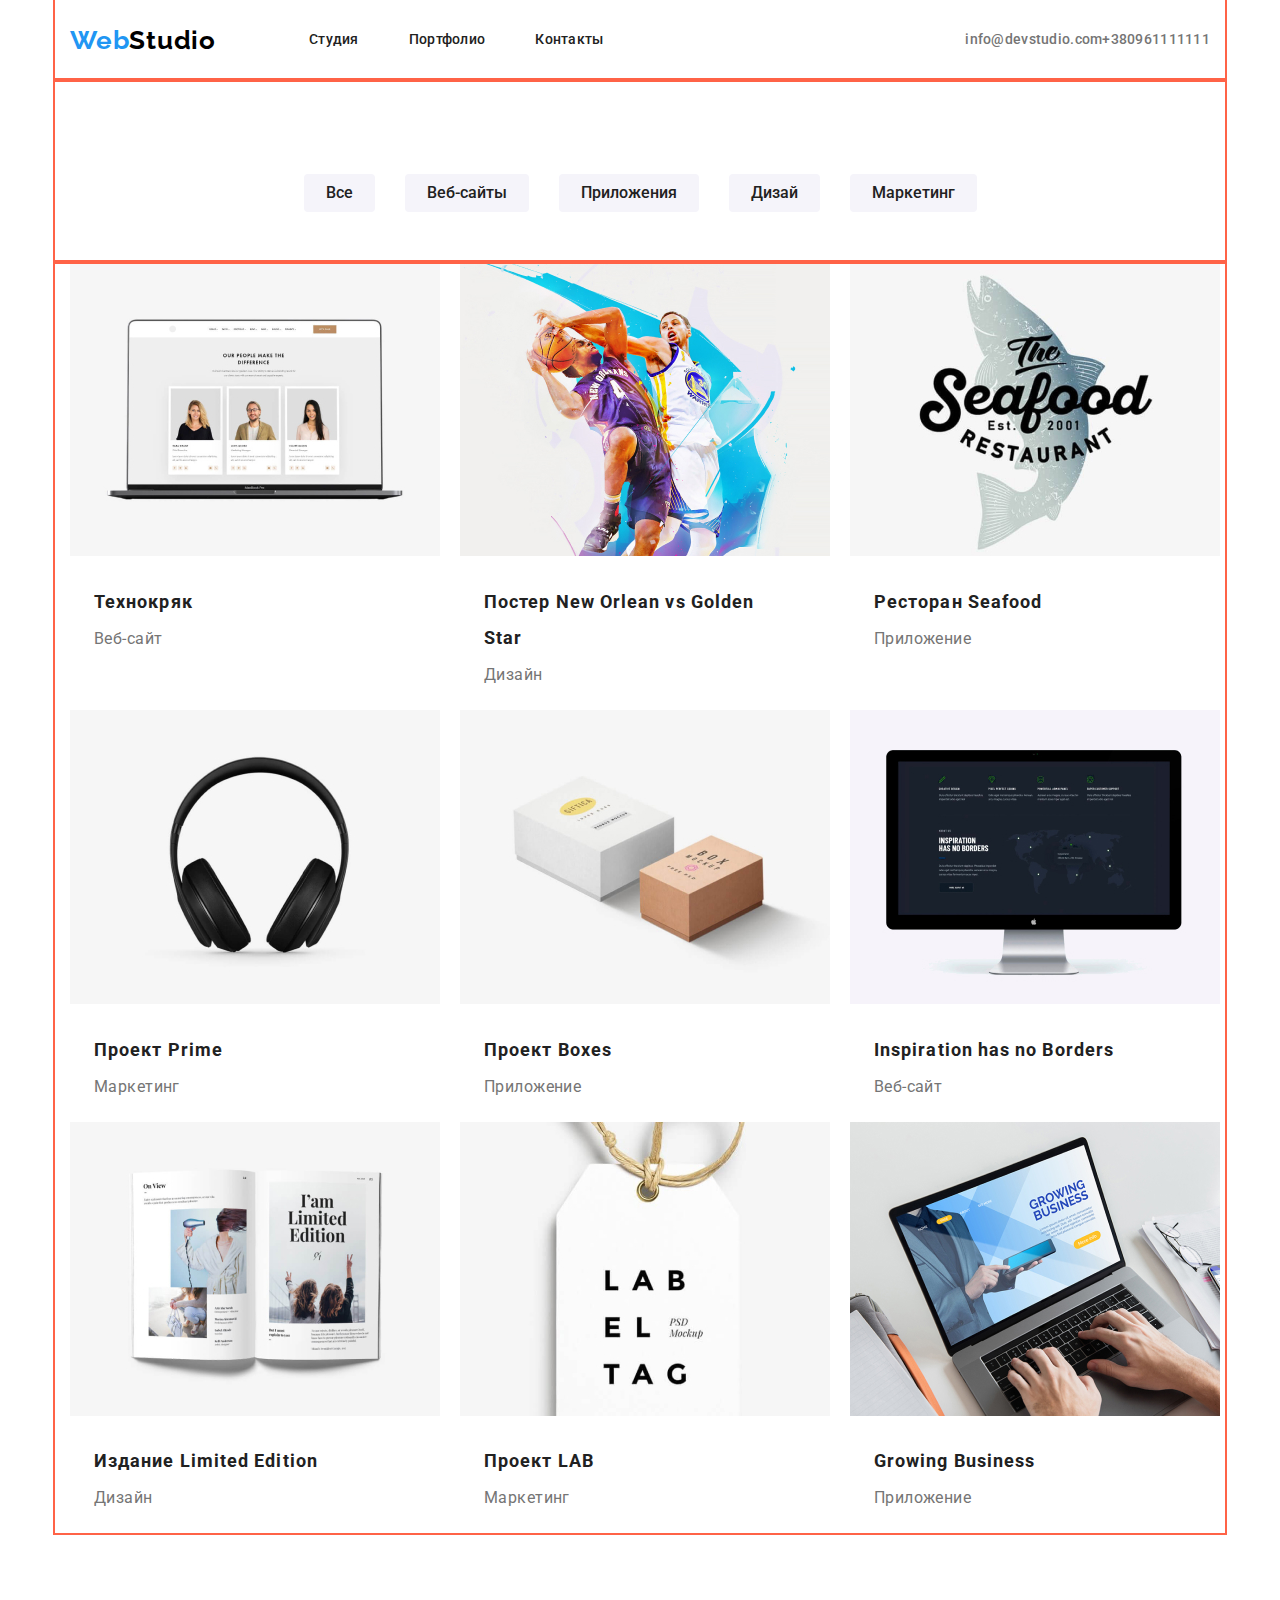
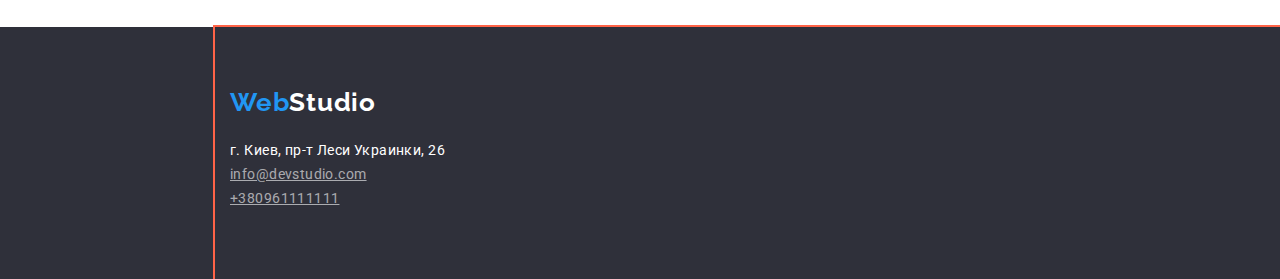
==== portfolio.html @ 5c16b037 "старт" ====
<!DOCTYPE html>
<html lang="en">
  <head>
    <meta charset="UTF-8" />
    <meta name="viewport" content="width=device-width, initial-scale=1.0" />
    <title>Document</title>
    <link
      href="https://fonts.googleapis.com/css2?family=Raleway:wght@700&family=Roboto:wght@400;500;700;900&display=swap"
      rel="stylesheet"
    />

    <link
      rel="stylesheet"
      href="https://cdnjs.cloudflare.com/ajax/libs/modern-normalize/0.6.0/modern-normalize.min.css"
    />

    <link rel="stylesheet" href="./css/styles.css" />
  </head>

  <body class="page">
    <header class="page-header">
      <div class="container flexbox">
        <nav class="navigation">
          <a href="./index.html" class="logo current"
            ><span class="logoacc">Web</span>Studio</a
          >
          <ul class="site-nav list">
            <li class="menu-item">
              <a href="./index.html" class="link">Студия</a>
            </li>
            <li class="menu-item">
              <a href="./portfolio.html" class="link">Портфолио</a>
            </li>
            <li class="menu-item"><a href="" class="link">Контакты</a></li>
          </ul>
        </nav>
        <a href="mailto:info@devstudio.com" class="info">info@devstudio.com</a>
        <a href="tel:+380961111111" class="tel">+380961111111</a>
      </div>
    </header>

    <main>
      <article>
        <div class="container">
          <div class="container-button flexbox">
            <button type="button" class="button">Все</button>
            <button type="button" class="button">Веб-сайты</button>
            <button type="button" class="button">Приложения</button>
            <button type="button" class="button">Дизай</button>
            <button type="button" class="button">Маркетинг</button>
          </div>
        </div>

        <section class="margin-botton">
          <div class="container">
            <ul class="section wrap list">
              <li class="item-portfolio">
                <img
                  src="./images/p1img.jpg"
                  width="370"
                  height="294"
                  alt="вид веб-сайта"
                />
                <div class="text">
                  <h3 class="section-titles">Технокряк</h3>
                  <p class="job">Веб-сайт</p>
                </div>
              </li>

              <li class="item-portfolio">
                <img
                  src="./images/p2img.jpg"
                  width="370"
                  height="294"
                  alt="баскетболисты"
                />
                <div class="text">
                  <h3 class="section-titles">
                    Постер New Orlean vs Golden Star
                  </h3>
                  <p class="job">Дизайн</p>
                </div>
              </li>

              <li class="item-portfolio">
                <img
                  src="./images/p3img.jpg"
                  width="370"
                  height="294"
                  alt="ресторан-рыба"
                />
                <div class="text">
                  <h3 class="section-titles">Ресторан Seafood</h3>
                  <p class="job">Приложение</p>
                </div>
              </li>

              <li class="item-portfolio">
                <img
                  src="./images/p4img.jpg"
                  width="370"
                  height="294"
                  alt="наушники"
                />
                <div class="text">
                  <h3 class="section-titles">Проект Prime</h3>
                  <p class="job">Маркетинг</p>
                </div>
              </li>

              <li class="item-portfolio">
                <img
                  src="./images/p5img.jpg"
                  width="370"
                  height="294"
                  alt="коробки"
                />
                <div class="text">
                  <h3 class="section-titles">Проект Boxes</h3>
                  <p class="job">Приложение</p>
                </div>
              </li>

              <li class="item-portfolio">
                <img
                  src="./images/p6img.jpg"
                  width="370"
                  height="294"
                  alt="компьютер"
                />
                <div class="text">
                  <h3 class="section-titles">Inspiration has no Borders</h3>
                  <p class="job">Веб-сайт</p>
                </div>
              </li>

              <li class="item-portfolio">
                <img
                  src="./images/p7img.jpg"
                  width="370"
                  height="294"
                  alt="книга"
                />
                <div class="text">
                  <h3 class="section-titles">Издание Limited Edition</h3>
                  <p class="job">Дизайн</p>
                </div>
              </li>

              <li class="item-portfolio">
                <img
                  src="./images/p8img.jpg"
                  width="370"
                  height="294"
                  alt="бирка"
                />
                <div class="text">
                  <h3 class="section-titles">Проект LAB</h3>
                  <p class="job">Маркетинг</p>
                </div>
              </li>

              <li class="item-portfolio">
                <img
                  src="./images/p9img.jpg"
                  width="370"
                  height="294"
                  alt="ноутбук"
                />
                <div class="text">
                  <h3 class="section-titles">Growing Business</h3>
                  <p class="job">Приложение</p>
                </div>
              </li>
            </ul>
          </div>
        </section>
      </article>
    </main>

    <footer class="fon">
      <div class="container flexbox">
        <div class="footer">
          <div class="margin">
            <a href="./index.html" class="logo current"
              ><span class="logoacc">Web</span
              ><span class="logodark">Studio</span></a
            >
          </div>

          <div class="margin-nav">
            <span class="addres link">г. Киев, пр-т Леси Украинки, 26</span>

            <a href="mailto:info@devstudio.com" class="info-footer"
              >info@devstudio.com</a
            >
            <a href="tel:+380961111111" class="info-footer">+380961111111</a>
          </div>
        </div>
      </div>
    </footer>
  </body>
</html>
---- css/styles.css ----
/* цвет основного текста 
color: */

/* цвет студия color:; */
/* цвет акцента color: #2196F3; */
/* цвет портфолио color: ; */
/* эффективные решения color: #FFFFFF; */
/* внимание к деталям color: #212121; */
/* чем мы занимаемся color: #212121 */
/* подписи к фото продукт дес...color: #757575; */
/* футер инфо и тел color: rgba(255, 255, 255, 0.6); */
/* хедер тел color: #757575; */
/* вторичный цвет фона F5F4FA */
/* бекграунд background: #E5E5E5 */
/* бекграунт черный 2F303A */
/* фон наша команда и кнопок F5F4FA */

html {
  box-sizing: border-box;
}

*,
*::after,
*::before {
  box-sizing: inherit;
}

:root {
  --primary-text-color: #757575;
  --title-text-color: #000000;
  --accent-color: #2196f3;
  --wite-color: #ffffff;
  --dark-color: #212121;
  --transparent: rgba(255, 255, 255, 0.6);
  --fon-button: F5F4FA;
}

.page {
  background-color: var(--wite-color);
  color: var(--primary-text-color);

  font-family: Roboto, sans-serif;
  font-size: 14px;
  line-height: 1.71;
  letter-spacing: 0.03em;
}

.list {
  padding: 0;
  margin: 0;
  list-style: none;
}

.link {
  text-decoration: none;
}

.flexbox {
  display: flex;
}

.page-header .flexbox {
  align-items: center;
}

.mhh.link {
  display: flex;
  justify-content: flex-end;
  margin-left: auto;
}

.logo.current {
  color: var(--title-text-color);

  font-family: Raleway, sans-serif;
  letter-spacing: 0.03em;
  font-weight: bold;
  font-size: 26px;
  line-height: 1.19;
  text-decoration: none;
}

.margin {
  margin-bottom: 20px;
}

.margin-botton {
  padding-bottom: 94px;
}

.logo.current .logoacc {
  color: var(--accent-color);
  font-family: Raleway, sans-serif;
  letter-spacing: 0.03em;
  font-weight: bold;
  font-size: 26px;
  line-height: 1.19;
}

.fon .logodark {
  color: var(--wite-color);
}

.site-nav {
  display: flex;
  margin-left: 93px;
}

.site-nav .margin-header + .margin-header {
  margin-left: 50px;
}

.site-nav .link {
  color: var(--dark-color);

  font-weight: 500;
  font-size: 14px;
  line-height: 1.14;
  letter-spacing: 0.02em;

  display: block;
  padding-top: 32px;
  padding-bottom: 32px;
}


.site-nav .link:hover,
.site-nav .link:focus  {
  color: var(--accent-color);
}

.info {
  color: var(--primary-text-color);

  font-weight: 500;
  font-size: 14px;
  line-height: 1.14;
  letter-spacing: 0.02em;
  text-decoration: none;
}
.info:hover {
  color: var(--accent-color);
}
.info-footer {
  font-family: Roboto;
  font-style: normal;
  font-weight: normal;
  font-size: 14px;
  line-height: 1.71;
  color: rgba(255, 255, 255, 0.6);

  margin-bottom: 9px;
}

.tel {
  color: var(--primary-text-color);

  font-weight: 500;
  font-size: 14px;
  line-height: 1.14;
  letter-spacing: 0.02em;
  text-decoration: none;
}
.tel:hover {
  color: var(--accent-color);
}

/* второй */

.sec {
  padding-top: 94px;
  padding-bottom: 94px;
}

.secc{
   padding-bottom: 94px;
}

.flex {
  display: flex;
}

.site.mh + .mh {
  margin-left: 50px;
}

/* герой */
/* 1111111111111111111111111 */
/* .container-one {
  width: 1170px;
  padding-right: 15px;
  padding-left: 15px;
  margin-right: auto;
  margin-left: auto;
} */
}

 .hero.container-hero {
   /* margin-top: 200px;
  margin-bottom: 200px;
  margin-right: 452px;
  margin-left: 452px;  */
  
  margin-right: auto;
  margin-left: auto;

    width: 1600px;
  }
 
 


.hero {
  background: #2f303a;
  display: block;
  text-align: center;
   margin-right: auto;
  margin-left: auto;

    width: 1600px;
}

.hero-title {
  color: var(--wite-color);
  padding-top: 200px;
  padding-bottom: 30px;
  margin: 0;

  font-weight: 900;
  font-size: 44px;
  line-height: 1.36;

  text-align: center;
  letter-spacing: 0.06em;
  text-transform: uppercase;
  
  /* padding: 200px 452px 280px; */
}

/* четыре в ряд */

.container {
  width: 1170px;
  padding: 0 15px;
  margin-right: auto;
  margin-left: auto;
  outline: 2px solid tomato;
}

.section {
  display: flex;
}

.zzz {
  width: calc((100% - 30px * 3) / 4);
}

.zzz:not(:last-child) {
  margin-right: 30px;
}

.paragraf{
    width: 270px}
/* шапка */

.site-nav {
  display: flex;
}

.menu-item:not(:last-child) {
  margin-right: 50px;
}

.navigation {
  display: flex;
  align-items: center;
  margin-right: auto;
}

.page-header .flexbox {
  align-items: center;
  justify-content: flex-end;
}


 
}

.page-header .info {
  margin-right: 40px;
}

/* чем мы занимаемся */

.rob:not(:last-child) {
  margin-right: 30px;
}

/* наша команда */

.four {
  width: calc((100% - 30px * 3) / 4);
}

.section-one.f.sec {
  background-color: #f5f4fa;
}

.four:not(:last-child) {
  margin-right: 30px;
}

/* футер */

.fon {
  background: #2f303a;
   margin-right: auto;
  margin-left: auto;

    width: 1600px;
}

.footer {
  height: 252px;
  padding-top: 60px;
  padding-bottom: 60px;
  width: 231px;
}

.section .section-subtitle {
  color: var(--dark-color);
  font-weight: 700;
  font-size: 14px;
  line-height: 1.14;
  letter-spacing: 0.03em;
  text-transform: uppercase;
  margin-bottom: 26px;
  margin-top: 0;
}

.section .section-sub {
  color: var(--dark-color);
  font-weight: 700;
  font-size: 14px;
  line-height: 1.14;
  letter-spacing: 0.03em;
  text-transform: uppercase;
  margin-bottom: 10px;
  margin-top: 0;
}

.section-title {
  color: var(--dark-color);
  font-weight: 700;
  font-size: 36px;
  line-height: 1.16;
  margin-bottom: 50px;
  margin-top: 0;
  text-align: center;
}

.section-name {
  font-weight: 500;
  font-size: 16px;
  line-height: 1.19;
  font-style: normal;

  text-align: center;
  letter-spacing: 0.03em;
  margin-bottom: 10px;
  margin-top: 0;

  color: var(--dark-color);
}

.section .section-titles {
  font-weight: 700;
  font-size: 18px;
  line-height: 2;
  letter-spacing: 0.06em;
  color: var(--dark-color);
  margin-bottom: 4px;
  margin-top: 0;
}

.section .section-en {
  font-size: 16px;
  line-height: 1.18;

  text-align: center;
  margin-bottom: 0px;
  margin-top: 0;
}

.hero-button {
  color: var(--wite-color);
  background-color: var(--accent-color);

  font-family: Roboto;
  font-style: normal;
  font-weight: bold;
  font-size: 16px;
  line-height: 1.8;
  /* display: flex; */
  align-items: center;
  text-align: center;
  letter-spacing: 0.06em;

  padding: 10px 32px;

  margin-bottom: 200px;

  /* width: 200px;
  height: 50px; */

  box-shadow: 0px 4px 4px rgba(0, 0, 0, 0.15);
  border-radius: 4px;
}

.container-button .button {
  font-weight: 500;
  font-size: 16px;
  line-height: 1.62;
  padding: 6px 22px;
  background: #f5f4fa;

  border-radius: 4px;
  border:  none;
}

.container-button .button:not(:last-child) {
  margin-right: 30px;
}

.addres {
  color: var(--wite-color);
  margin-bottom: 9px;
  margin-top: 0;
}
.margin-nav .info-footer {
  color: var(--transparent);
  margin-bottom: 9px;
}

 .button {
  color: var(--dark-color);
  background-color: var(--fon-button);
 }


.button:hover,
.button:focus {
  color: var(--wite-color);
  background-color: var(--accent-color);


}


.section .job {
  font-size: 16px;
  line-height: 1.87;
  margin-bottom: 0px;
  margin-top: 0;
}

/* портфолио */
.item-portfolio {
  width: calc((100% - 60px) / 3);
  margin-right: 30px;
}

.item-portfolio:nth-child(3n) {
  margin-right: 0;
}

.section.wrap {
  display: flex;
  flex-wrap: wrap;
}

.container-button {
  justify-content: center;

  padding-bottom: 50px;
  padding-top: 94px;
}

.text {
  padding-right: 24px;
  padding-bottom: 20px;
  padding-top: 20px;
  padding-left: 24px;
}

 .img {
  display: block;
  max-width: 100%;
  height: auto;
}
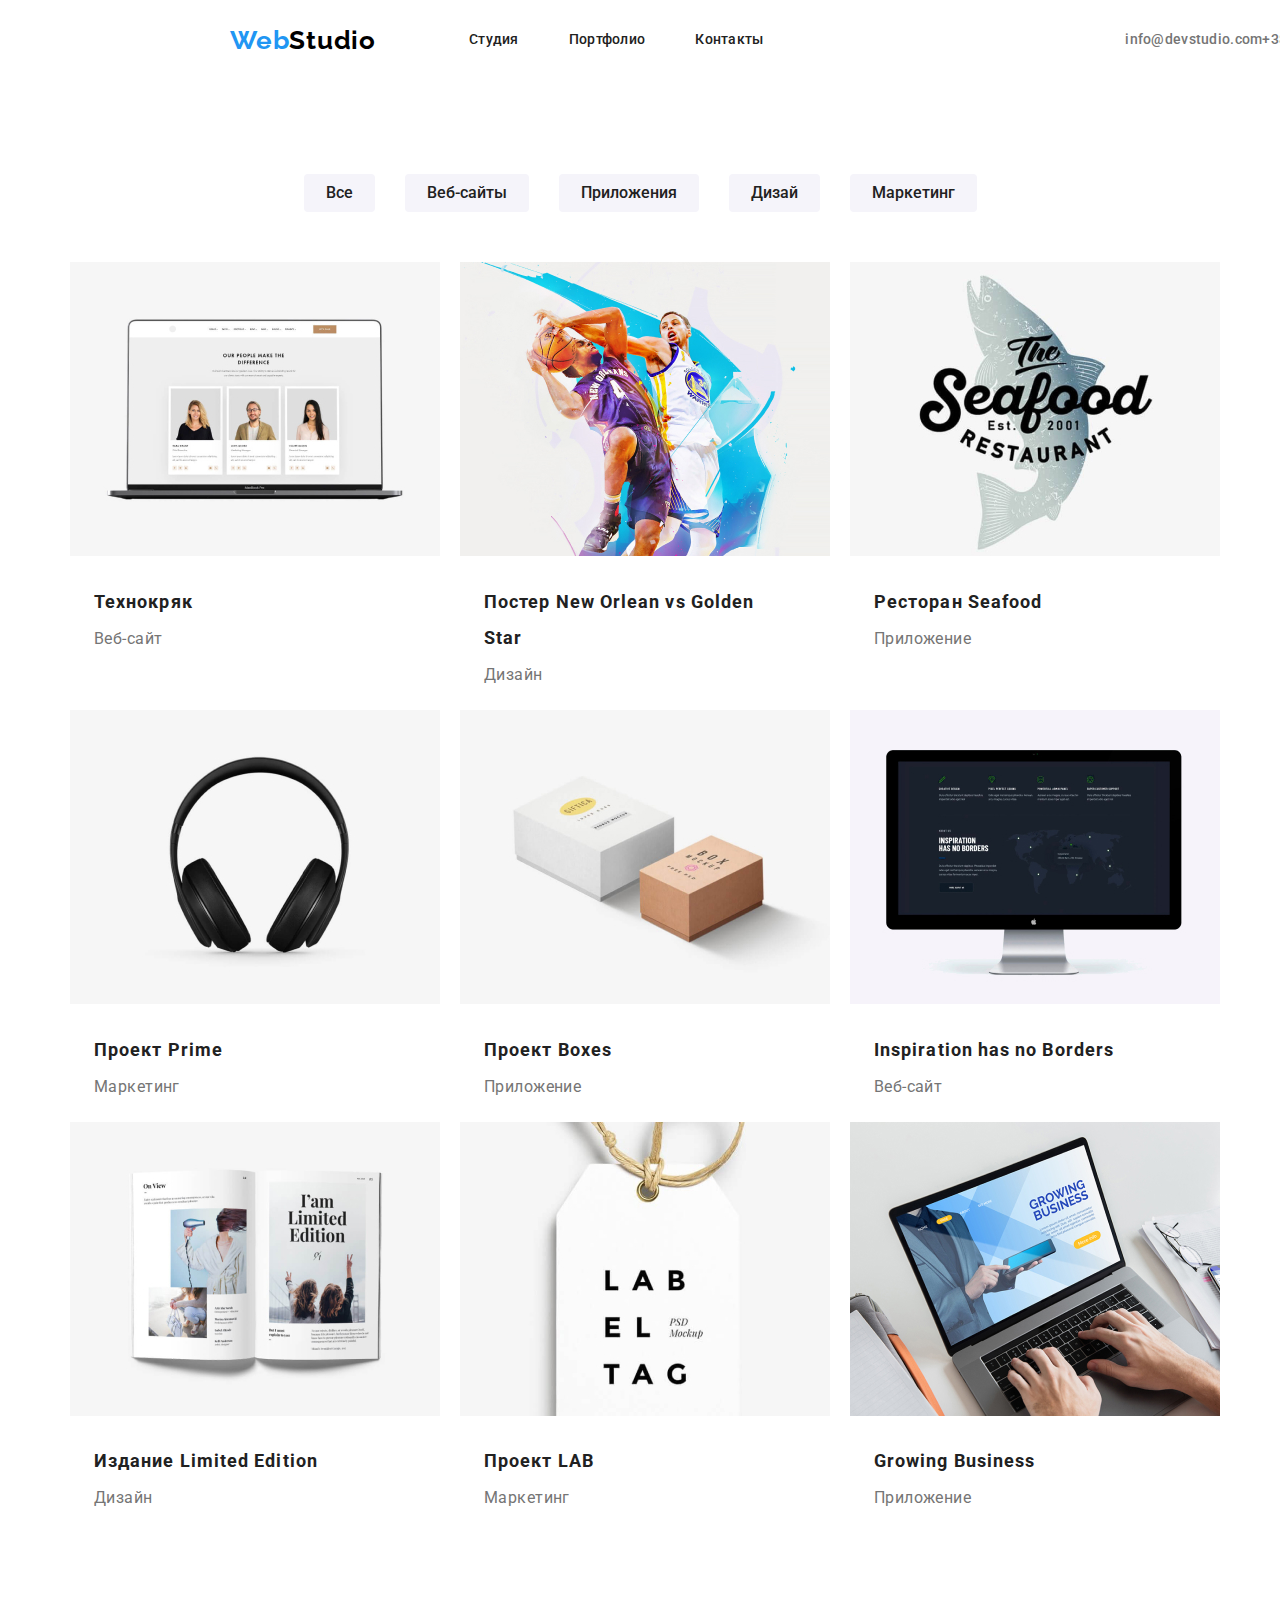
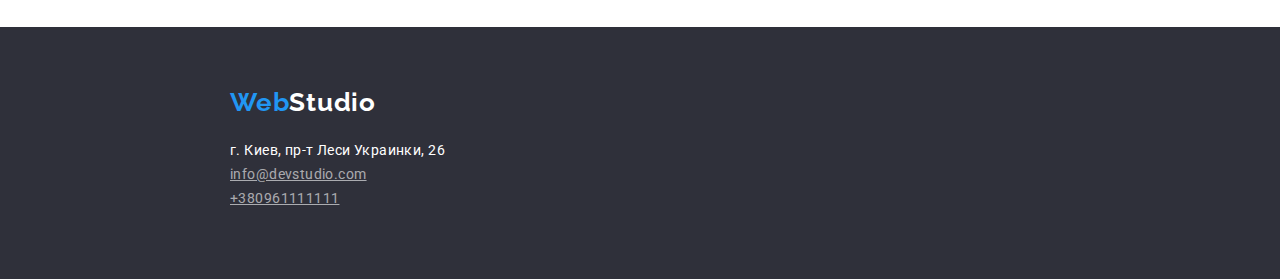
==== commit e7d68e94: "межи" ====
--- a/portfolio.html
+++ b/portfolio.html
@@ -41,13 +41,15 @@
 
     <main>
       <article>
-        <div class="container">
-          <div class="container-button flexbox">
-            <button type="button" class="button">Все</button>
-            <button type="button" class="button">Веб-сайты</button>
-            <button type="button" class="button">Приложения</button>
-            <button type="button" class="button">Дизай</button>
-            <button type="button" class="button">Маркетинг</button>
+        <div class="div">
+          <div class="container">
+            <div class="container-button flexbox">
+              <button type="button" class="button">Все</button>
+              <button type="button" class="button">Веб-сайты</button>
+              <button type="button" class="button">Приложения</button>
+              <button type="button" class="button">Дизай</button>
+              <button type="button" class="button">Маркетинг</button>
+            </div>
           </div>
         </div>
 
--- a/css/styles.css
+++ b/css/styles.css
@@ -63,6 +63,14 @@
   align-items: center;
 }
 
+.page-header{
+  margin-right: auto;
+  margin-left: auto;
+
+    width: 1600px;
+
+}
+
 .mhh.link {
   display: flex;
   justify-content: flex-end;
@@ -86,6 +94,11 @@
 
 .margin-botton {
   padding-bottom: 94px;
+ 
+  max-width: 1600px;
+  margin-right: auto;
+  margin-left: auto;
+
 }
 
 .logo.current .logoacc {
@@ -170,6 +183,11 @@
 .sec {
   padding-top: 94px;
   padding-bottom: 94px;
+  max-width: 1600px;
+  margin-right: auto;
+  margin-left: auto;
+
+
 }
 
 .secc{
@@ -244,7 +262,7 @@
   padding: 0 15px;
   margin-right: auto;
   margin-left: auto;
-  outline: 2px solid tomato;
+  
 }
 
 .section {
@@ -280,6 +298,7 @@
 .page-header .flexbox {
   align-items: center;
   justify-content: flex-end;
+  
 }
 
 
@@ -426,6 +445,8 @@
 
   border-radius: 4px;
   border:  none;
+  
+
 }
 
 .container-button .button:not(:last-child) {
@@ -485,6 +506,13 @@
   padding-bottom: 50px;
   padding-top: 94px;
 }
+
+.div{
+    max-width: 1600px;
+  margin-right: auto;
+  margin-left: auto;
+
+} 
 
 .text {
   padding-right: 24px;
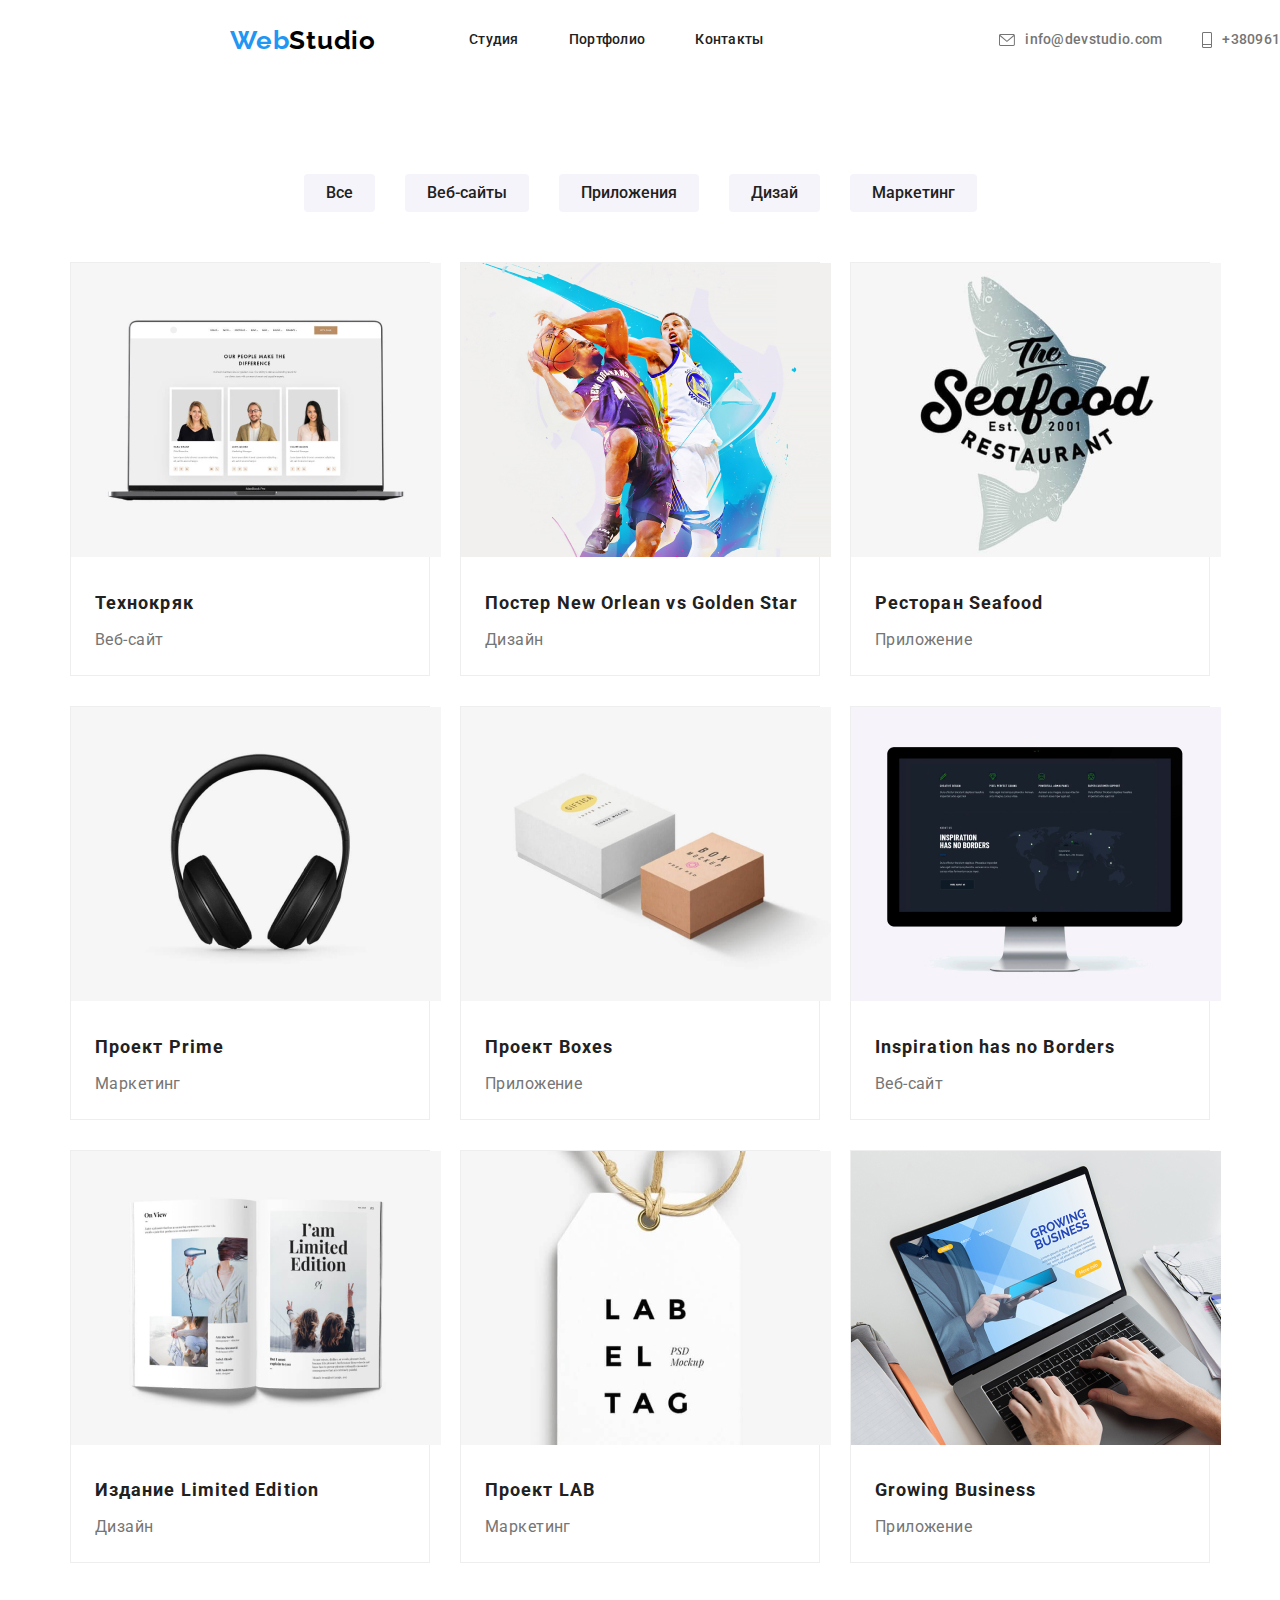
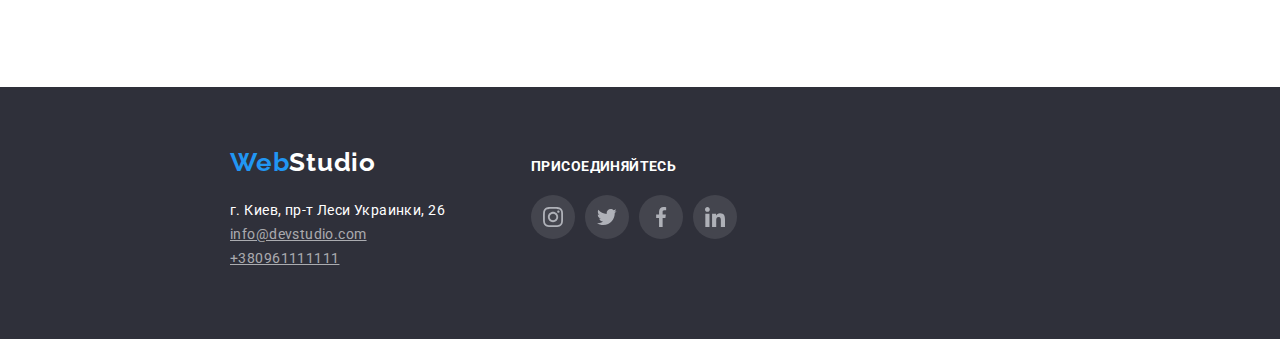
==== commit 51699475: "Финиш" ====
--- a/portfolio.html
+++ b/portfolio.html
@@ -34,8 +34,26 @@
             <li class="menu-item"><a href="" class="link">Контакты</a></li>
           </ul>
         </nav>
-        <a href="mailto:info@devstudio.com" class="info">info@devstudio.com</a>
-        <a href="tel:+380961111111" class="tel">+380961111111</a>
+
+        <div class="proba">
+          <a href="mailto:info@devstudio.com" class="info">
+            <svg class="button-info">
+              <use
+                width="16"
+                height="12"
+                href="./images/sprite.svg#envelope"
+              ></use>
+            </svg>
+            info@devstudio.com
+          </a>
+
+          <a href="tel:+380961111111" class="tel info">
+            <svg class="button-info-tel">
+              <use href="./images/sprite.svg#icon-tel-1"></use>
+            </svg>
+            +380961111111
+          </a>
+        </div>
       </div>
     </header>
 
@@ -199,6 +217,47 @@
             <a href="tel:+380961111111" class="info-footer">+380961111111</a>
           </div>
         </div>
+
+        <div class="footer-icon">
+          <h3 class="tekst-footer">ПРИСОЕДИНЯЙТЕСЬ</h3>
+          <ul class="list icon-footer">
+            <li class="li-button">
+              <a class="href-button white" href="">
+                <svg class="svg-button">
+                  width="20" height="20"
+                  <use href="./images/sprite.svg#icon-instagram-1"></use>
+                </svg>
+              </a>
+            </li>
+
+            <li class="li-button">
+              <a class="href-button white" href="">
+                <svg class="svg-button">
+                  width="20" height="20"
+                  <use href="./images/sprite.svg#icon-beard-1"></use>
+                </svg>
+              </a>
+            </li>
+
+            <li class="li-button">
+              <a class="href-button white" href="">
+                <svg class="svg-button">
+                  width="20" height="20"
+                  <use href="./images/sprite.svg#icon-facebook-1"></use>
+                </svg>
+              </a>
+            </li>
+
+            <li class="li-button">
+              <a class="href-button white" href="">
+                <svg class="svg-button">
+                  width="20" height="20"
+                  <use href="./images/sprite.svg#icon-linkedin-1"></use>
+                </svg>
+              </a>
+            </li>
+          </ul>
+        </div>
       </div>
     </footer>
   </body>
--- a/css/styles.css
+++ b/css/styles.css
@@ -63,12 +63,11 @@
   align-items: center;
 }
 
-.page-header{
-  margin-right: auto;
-  margin-left: auto;
-
-    width: 1600px;
-
+.page-header {
+  margin-right: auto;
+  margin-left: auto;
+
+  width: 1600px;
 }
 
 .mhh.link {
@@ -94,11 +93,10 @@
 
 .margin-botton {
   padding-bottom: 94px;
- 
+
   max-width: 1600px;
   margin-right: auto;
   margin-left: auto;
-
 }
 
 .logo.current .logoacc {
@@ -136,9 +134,8 @@
   padding-bottom: 32px;
 }
 
-
 .site-nav .link:hover,
-.site-nav .link:focus  {
+.site-nav .link:focus {
   color: var(--accent-color);
 }
 
@@ -150,7 +147,10 @@
   line-height: 1.14;
   letter-spacing: 0.02em;
   text-decoration: none;
-}
+  display: flex;
+  align-items: center;
+}
+
 .info:hover {
   color: var(--accent-color);
 }
@@ -165,6 +165,30 @@
   margin-bottom: 9px;
 }
 
+.proba {
+  display: flex;
+  align-items: center;
+  /* align-content: space-between; */
+}
+
+.button-info {
+  display: flex;
+  align-items: center;
+  width: 16px;
+  height: 12px;
+  fill: currentColor;
+  margin-right: 10px;
+}
+
+.button-info-tel {
+  display: flex;
+  align-items: center;
+  width: 10px;
+  height: 16px;
+  fill: currentColor;
+  margin-right: 10px;
+}
+
 .tel {
   color: var(--primary-text-color);
 
@@ -186,12 +210,10 @@
   max-width: 1600px;
   margin-right: auto;
   margin-left: auto;
-
-
-}
-
-.secc{
-   padding-bottom: 94px;
+}
+
+.secc {
+  padding-bottom: 94px;
 }
 
 .flex {
@@ -211,31 +233,35 @@
   margin-right: auto;
   margin-left: auto;
 } */
-}
-
- .hero.container-hero {
-   /* margin-top: 200px;
-  margin-bottom: 200px;
-  margin-right: 452px;
-  margin-left: 452px;  */
-  
-  margin-right: auto;
-  margin-left: auto;
-
-    width: 1600px;
-  }
- 
- 
-
+
+.hero.container-hero {
+  max-width: 1600px;
+  min-height: 600px;
+  margin-right: auto;
+  margin-left: auto;
+}
 
 .hero {
-  background: #2f303a;
   display: block;
   text-align: center;
-   margin-right: auto;
-  margin-left: auto;
-
-    width: 1600px;
+  margin-right: auto;
+  margin-left: auto;
+
+  max-width: 1600px;
+  max-height: 600px;
+
+  background-size: cover;
+  background-repeat: no-repeat;
+  background-position: center;
+
+  background: #2f303a;
+
+  background-image: linear-gradient(
+      to right,
+      rgba(47, 48, 58, 0.4),
+      rgba(47, 48, 58, 0.4)
+    ),
+    url(../images/herogo.jpg);
 }
 
 .hero-title {
@@ -251,7 +277,7 @@
   text-align: center;
   letter-spacing: 0.06em;
   text-transform: uppercase;
-  
+
   /* padding: 200px 452px 280px; */
 }
 
@@ -262,7 +288,6 @@
   padding: 0 15px;
   margin-right: auto;
   margin-left: auto;
-  
 }
 
 .section {
@@ -277,8 +302,37 @@
   margin-right: 30px;
 }
 
-.paragraf{
-    width: 270px}
+.zzz.list-item::before {
+  display: block;
+  content: "";
+  height: 120px;
+  width: 270px;
+  background-repeat: no-repeat;
+  background-position: center;
+  background-color: #f5f4fa;
+  border-radius: 4px;
+  margin-bottom: 30px;
+}
+
+.zzz.list-item:nth-child(1)::before {
+  background-image: url(../images/antenna.svg);
+}
+
+.zzz.list-item:nth-child(2)::before {
+  background-image: url(../images/clock.svg);
+}
+
+.zzz.list-item:nth-child(3)::before {
+  background-image: url(../images/diagram.svg);
+}
+
+.zzz.list-item:nth-child(4)::before {
+  background-image: url(../images/astronaut.svg);
+}
+
+.paragraf {
+  width: 270px;
+}
 /* шапка */
 
 .site-nav {
@@ -298,11 +352,6 @@
 .page-header .flexbox {
   align-items: center;
   justify-content: flex-end;
-  
-}
-
-
- 
 }
 
 .page-header .info {
@@ -317,26 +366,140 @@
 
 /* наша команда */
 
+.button-a {
+  display: flex;
+  justify-content: center;
+  align-items: center;
+  padding: 30px 32px;
+}
+
+.li-button:not(:last-child) {
+  margin-right: 10px;
+}
+
+.href-button {
+  background-color: FFFFFF;
+  width: 44px;
+  height: 44px;
+  padding: 12px;
+  display: flex;
+  border: transparent;
+  border-radius: 50%;
+  justify-content: center;
+  align-items: center;
+}
+
+.href-button:hover {
+  background-color: var(--accent-color);
+}
+
+.href-button:hover .svg-button {
+  fill: var(--wite-color);
+}
+
+.svg-button {
+  fill: #afb1b8;
+}
+
 .four {
   width: calc((100% - 30px * 3) / 4);
+  width: 270px;
+  background-color: #fff;
+  box-shadow: 0px 1px 3px rgba(0, 0, 0, 0.12), 0px 1px 1px rgba(0, 0, 0, 0.14),
+    0px 2px 1px rgba(0, 0, 0, 0.2);
+  border-radius: 0px 0px 4px 4px;
 }
 
 .section-one.f.sec {
   background-color: #f5f4fa;
 }
 
+.section-one.f.margin-botton {
+  background: #f5f4fa;
+  padding-top: 94px;
+}
+
+.bgc {
+  background-color: #f5f4fa;
+}
+
 .four:not(:last-child) {
   margin-right: 30px;
 }
 
+.li-icon {
+  display: flex;
+  box-sizing: border-box;
+  justify-content: space-between;
+}
+
+.six-link {
+  margin: 0;
+  width: calc((100% - 30px * 5) / 6);
+  height: 90px;
+}
+
+.logo-link {
+  display: flex;
+  margin: 0;
+  width: 170px;
+  height: 90px;
+  color: #afb1b8;
+  border: 1px solid #afb1b8;
+  border-radius: 4px;
+  justify-content: center;
+  align-items: center;
+}
+
+.logo-one {
+  width: 100%;
+  height: 100%;
+  fill: currentColor;
+}
+
+.logo-two {
+  width: 40px;
+  height: 52px;
+  fill: currentColor;
+}
+
+.logo-three {
+  width: 41px;
+  height: 43px;
+  fill: currentColor;
+}
+
+.logo-four {
+  width: 80px;
+  height: 42px;
+  fill: currentColor;
+}
+
+.logo-five {
+  width: 59px;
+  height: 47px;
+  fill: currentColor;
+}
+
+.logo-six {
+  width: 88px;
+  height: 45px;
+  fill: currentColor;
+}
+
+.logo-link:hover {
+  color: var(--accent-color);
+  border: 1px solid var(--accent-color);
+}
+
 /* футер */
 
 .fon {
   background: #2f303a;
-   margin-right: auto;
-  margin-left: auto;
-
-    width: 1600px;
+  margin-right: auto;
+  margin-left: auto;
+
+  width: 1600px;
 }
 
 .footer {
@@ -366,6 +529,7 @@
   text-transform: uppercase;
   margin-bottom: 10px;
   margin-top: 0;
+  width: 270px;
 }
 
 .section-title {
@@ -374,9 +538,21 @@
   font-size: 36px;
   line-height: 1.16;
   margin-bottom: 50px;
+
   margin-top: 0;
   text-align: center;
 }
+
+/* .section-title-const {
+  color: var(--dark-color);
+  font-weight: 700;
+  font-size: 36px;
+  line-height: 1.16;
+  margin-bottom: 50px;
+
+  margin-top: 0;
+  text-align: center;
+} */
 
 .section-name {
   font-weight: 500;
@@ -444,9 +620,7 @@
   background: #f5f4fa;
 
   border-radius: 4px;
-  border:  none;
-  
-
+  border: none;
 }
 
 .container-button .button:not(:last-child) {
@@ -463,20 +637,16 @@
   margin-bottom: 9px;
 }
 
- .button {
+.button {
   color: var(--dark-color);
   background-color: var(--fon-button);
- }
-
+}
 
 .button:hover,
 .button:focus {
   color: var(--wite-color);
   background-color: var(--accent-color);
-
-
-}
-
+}
 
 .section .job {
   font-size: 16px;
@@ -489,6 +659,18 @@
 .item-portfolio {
   width: calc((100% - 60px) / 3);
   margin-right: 30px;
+  margin-bottom: 30px;
+
+  background: #ffffff;
+  border: 1px solid #eeeeee;
+  box-sizing: border-box;
+}
+
+.item-portfolio:hover {
+  border: 1px solid #eeeeee;
+  box-sizing: border-box;
+  box-shadow: 0px 1px 1px rgba(0, 0, 0, 0.12), 0px 4px 4px rgba(0, 0, 0, 0.06),
+    1px 4px 6px rgba(0, 0, 0, 0.16);
 }
 
 .item-portfolio:nth-child(3n) {
@@ -507,22 +689,63 @@
   padding-top: 94px;
 }
 
-.div{
-    max-width: 1600px;
-  margin-right: auto;
-  margin-left: auto;
-
-} 
+.div {
+  max-width: 1600px;
+  margin-right: auto;
+  margin-left: auto;
+}
 
 .text {
   padding-right: 24px;
   padding-bottom: 20px;
   padding-top: 20px;
   padding-left: 24px;
-}
-
- .img {
+  width: 370px;
+}
+
+.img {
   display: block;
   max-width: 100%;
   height: auto;
-}  +}
+
+.footer-icon {
+  margin-left: 70px;
+}
+
+.tekst-footer {
+  font-family: Roboto;
+  font-style: normal;
+  font-weight: bold;
+  font-size: 14px;
+  line-height: 1.14;
+
+  text-transform: uppercase;
+
+  color: #ffffff;
+
+  padding-bottom: 20px;
+  padding-top: 72px;
+  margin: 0;
+}
+
+.icon-footer {
+  display: flex;
+  justify-content: center;
+  align-items: center;
+}
+.href-button.white {
+  background: rgba(255, 255, 255, 0.1);
+  width: 44px;
+  height: 44px;
+  padding: 12px;
+  display: flex;
+  border: transparent;
+  border-radius: 50%;
+  justify-content: center;
+  align-items: center;
+}
+
+.href-button.white:hover {
+  background-color: var(--accent-color);
+}
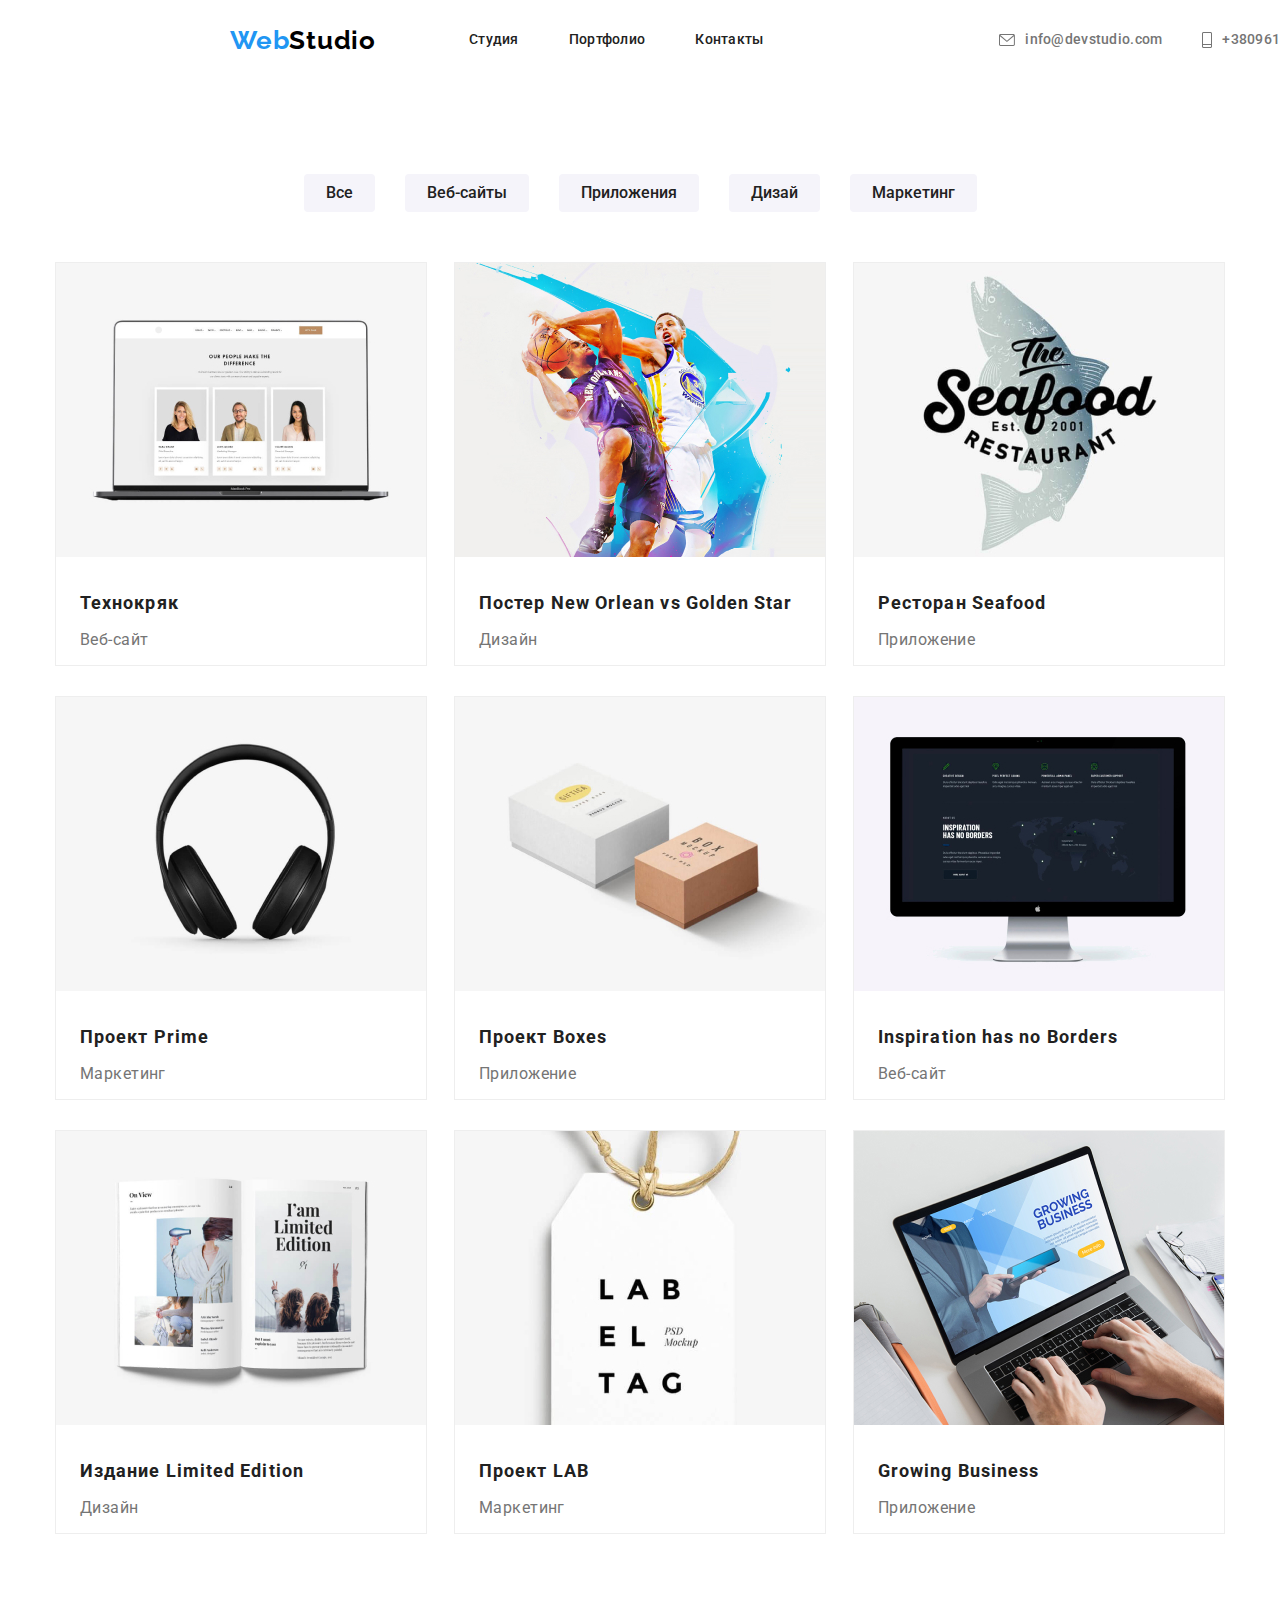
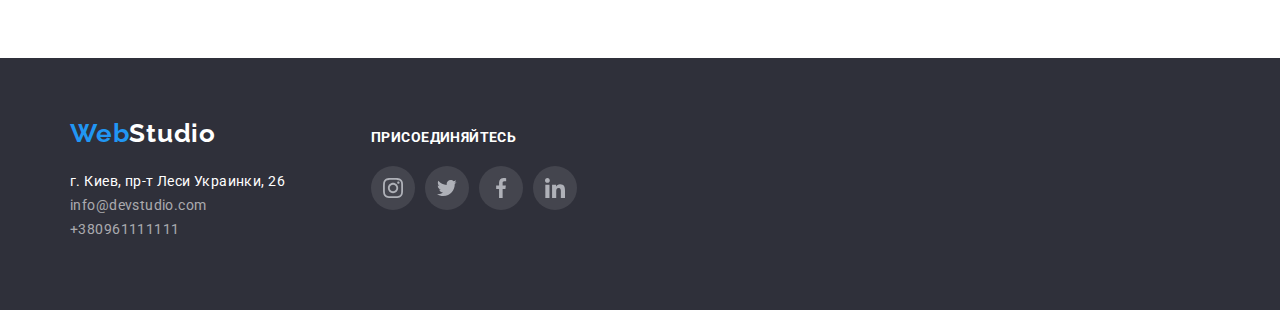
==== commit 3edf10d1: "дз 4 правка вторая" ====
--- a/portfolio.html
+++ b/portfolio.html
@@ -72,7 +72,7 @@
         </div>
 
         <section class="margin-botton">
-          <div class="container">
+          <div class="container-wrap">
             <ul class="section wrap list">
               <li class="item-portfolio">
                 <img
--- a/css/styles.css
+++ b/css/styles.css
@@ -93,8 +93,6 @@
 
 .margin-botton {
   padding-bottom: 94px;
-
-  max-width: 1600px;
   margin-right: auto;
   margin-left: auto;
 }
@@ -163,6 +161,8 @@
   color: rgba(255, 255, 255, 0.6);
 
   margin-bottom: 9px;
+
+  text-decoration: none;
 }
 
 .proba {
@@ -247,12 +247,7 @@
   margin-right: auto;
   margin-left: auto;
 
-  max-width: 1600px;
   max-height: 600px;
-
-  background-size: cover;
-  background-repeat: no-repeat;
-  background-position: center;
 
   background: #2f303a;
 
@@ -262,6 +257,10 @@
       rgba(47, 48, 58, 0.4)
     ),
     url(../images/herogo.jpg);
+
+  background-size: cover;
+  background-repeat: no-repeat;
+  background-position: center;
 }
 
 .hero-title {
@@ -498,8 +497,6 @@
   background: #2f303a;
   margin-right: auto;
   margin-left: auto;
-
-  width: 1600px;
 }
 
 .footer {
@@ -631,6 +628,13 @@
   color: var(--wite-color);
   margin-bottom: 9px;
   margin-top: 0;
+
+  font-family: Roboto;
+  font-style: normal;
+  font-weight: normal;
+  font-size: 14px;
+  line-height: 1.7;
+  color: #ffffff;
 }
 .margin-nav .info-footer {
   color: var(--transparent);
@@ -656,14 +660,23 @@
 }
 
 /* портфолио */
+
+.margin-botton .container-wrap {
+  width: 1170px;
+  margin-right: auto;
+  margin-left: auto;
+}
+
 .item-portfolio {
-  width: calc((100% - 60px) / 3);
-  margin-right: 30px;
-  margin-bottom: 30px;
+  flex-basis: calc((100% - 90px) / 3);
 
   background: #ffffff;
   border: 1px solid #eeeeee;
   box-sizing: border-box;
+
+  height: 404px;
+  /* margin-right: 30px; */
+  margin-bottom: 30px;
 }
 
 .item-portfolio:hover {
@@ -672,14 +685,16 @@
   box-shadow: 0px 1px 1px rgba(0, 0, 0, 0.12), 0px 4px 4px rgba(0, 0, 0, 0.06),
     1px 4px 6px rgba(0, 0, 0, 0.16);
 }
-
+/* 
 .item-portfolio:nth-child(3n) {
   margin-right: 0;
-}
+} */
 
 .section.wrap {
   display: flex;
   flex-wrap: wrap;
+  box-sizing: border-box;
+  justify-content: space-between;
 }
 
 .container-button {
